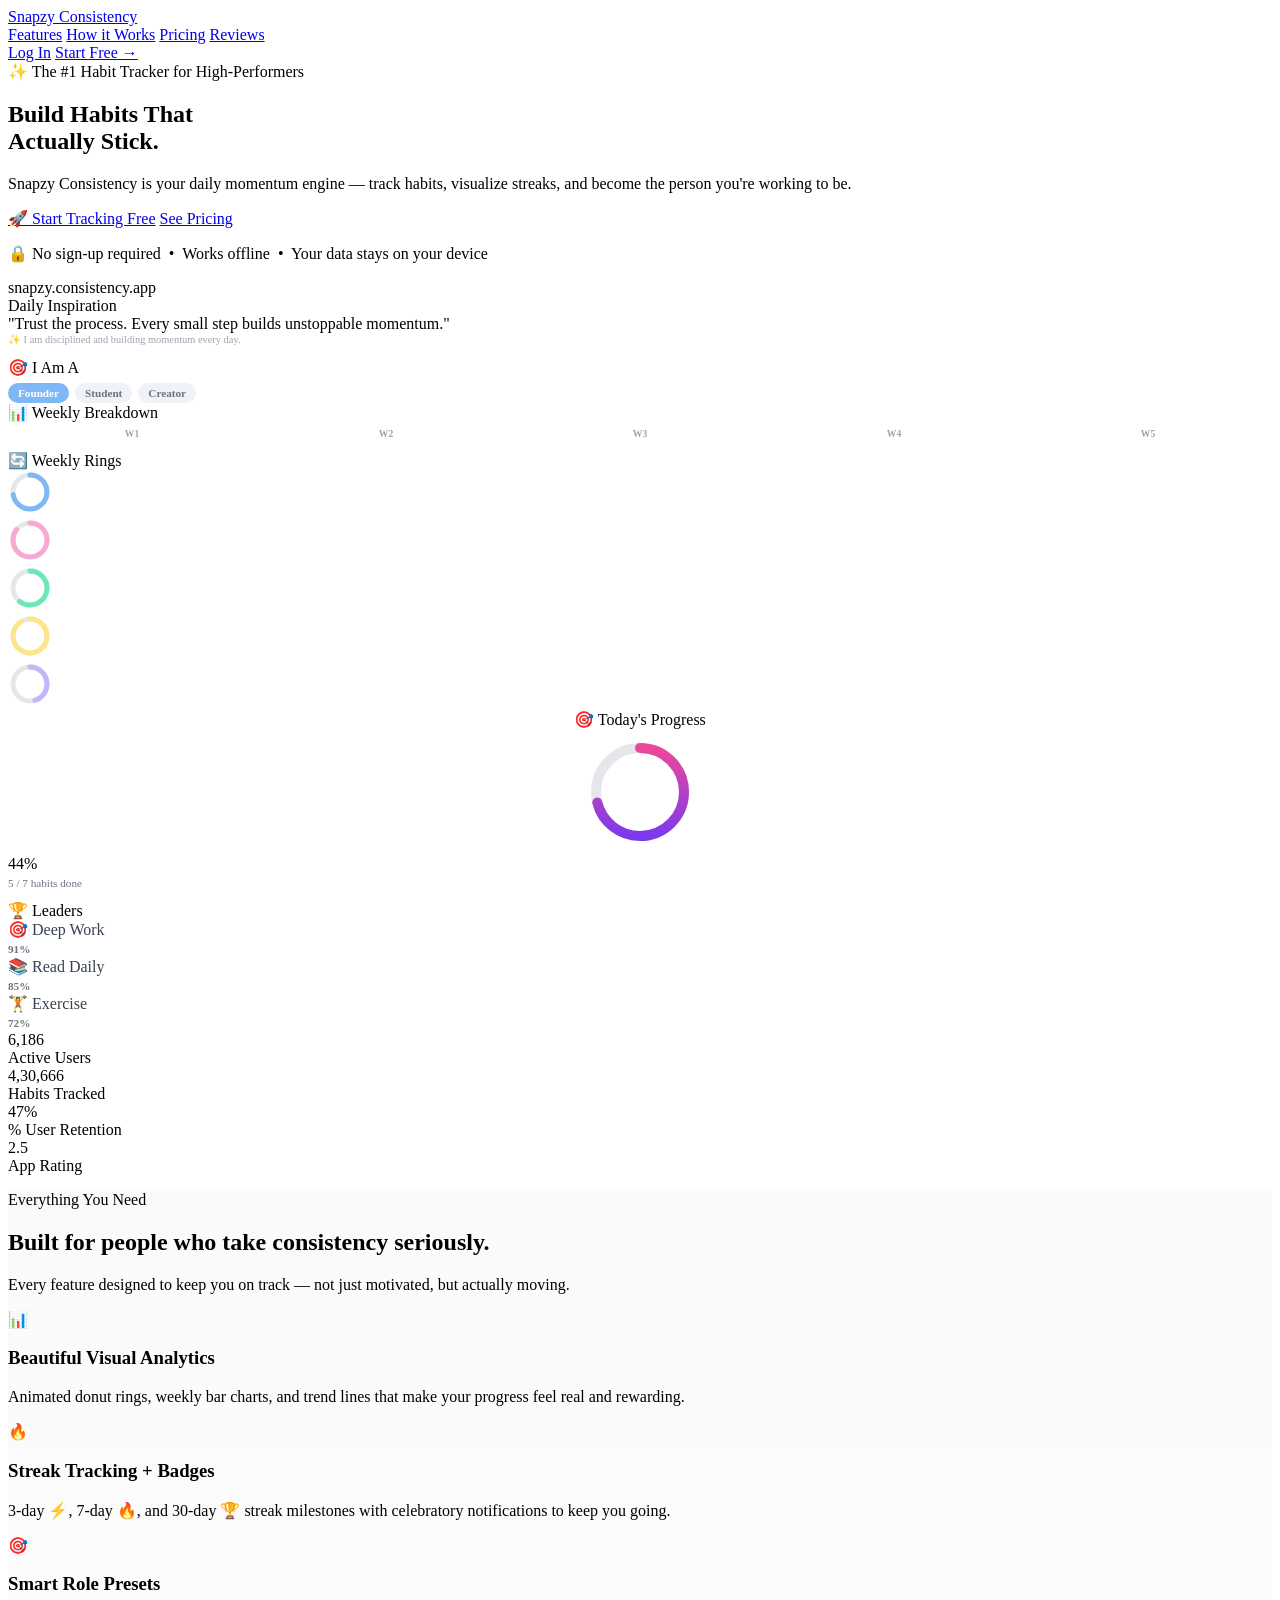
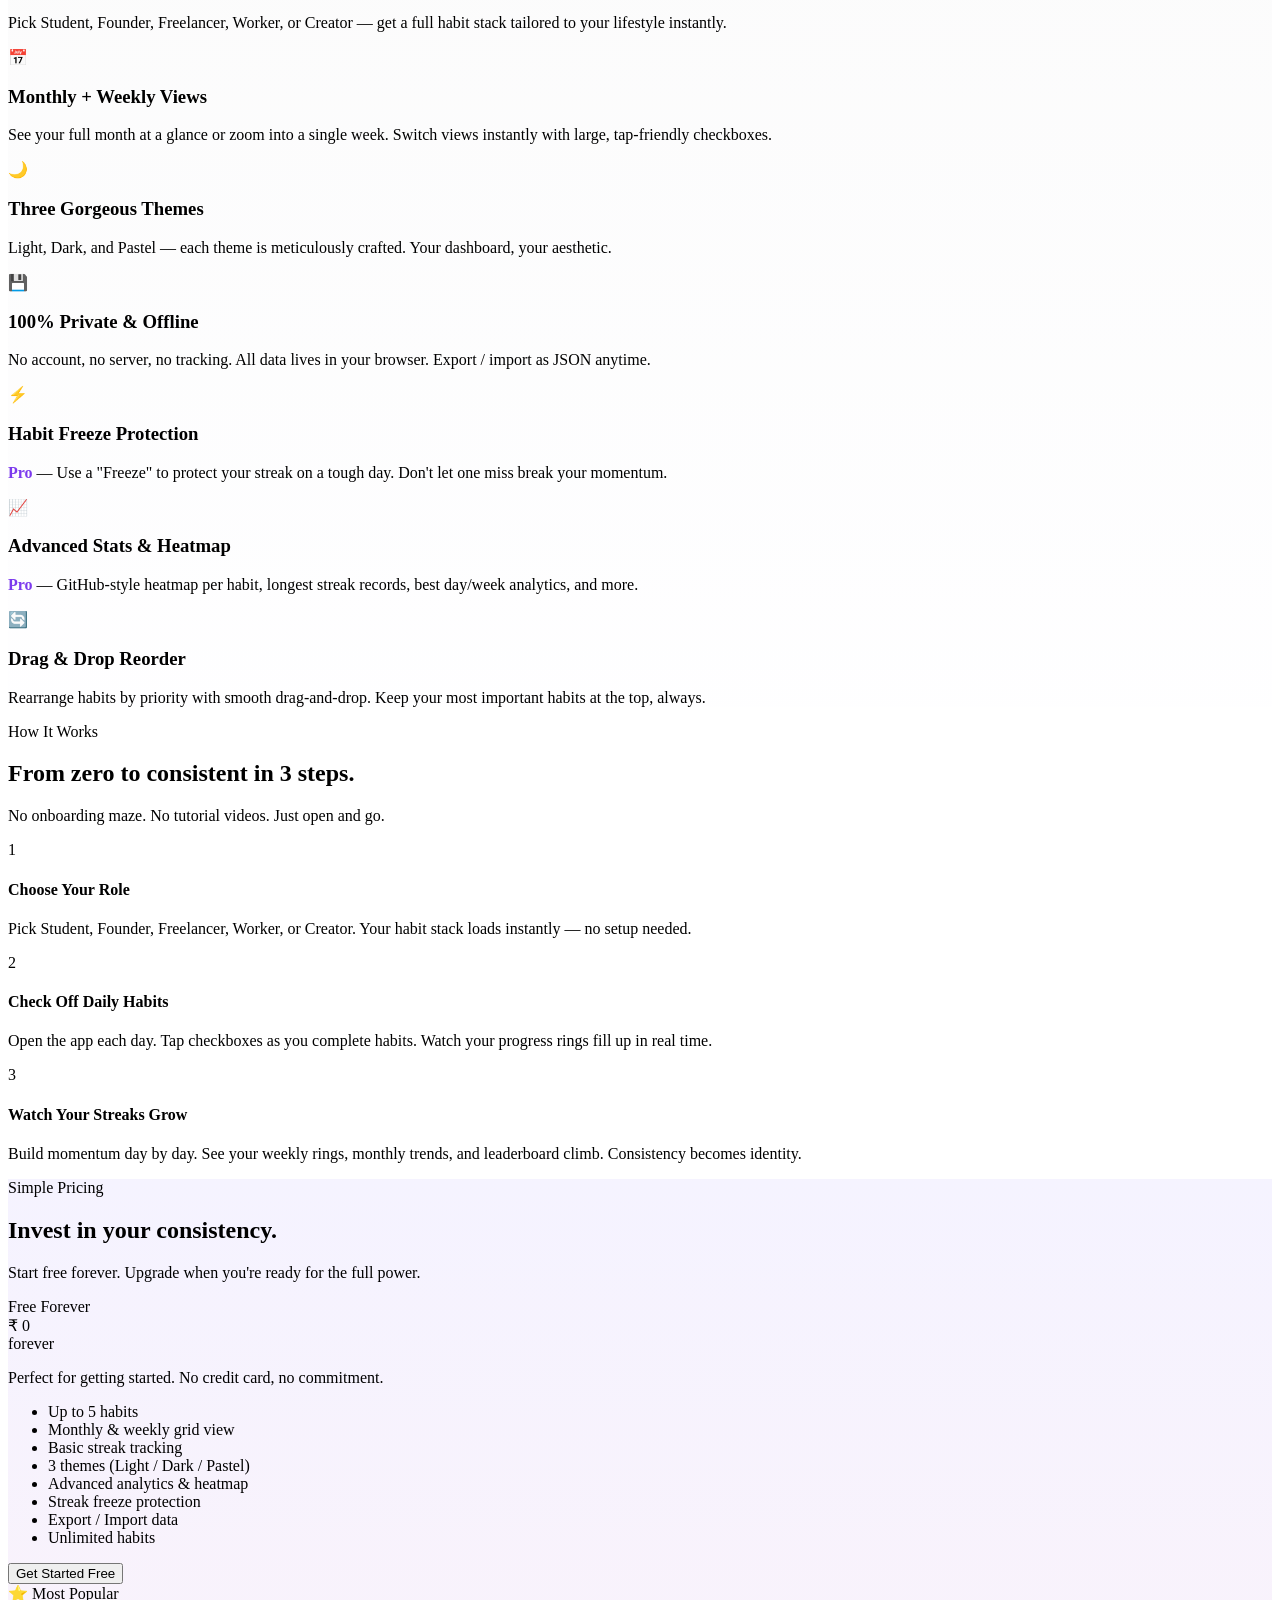
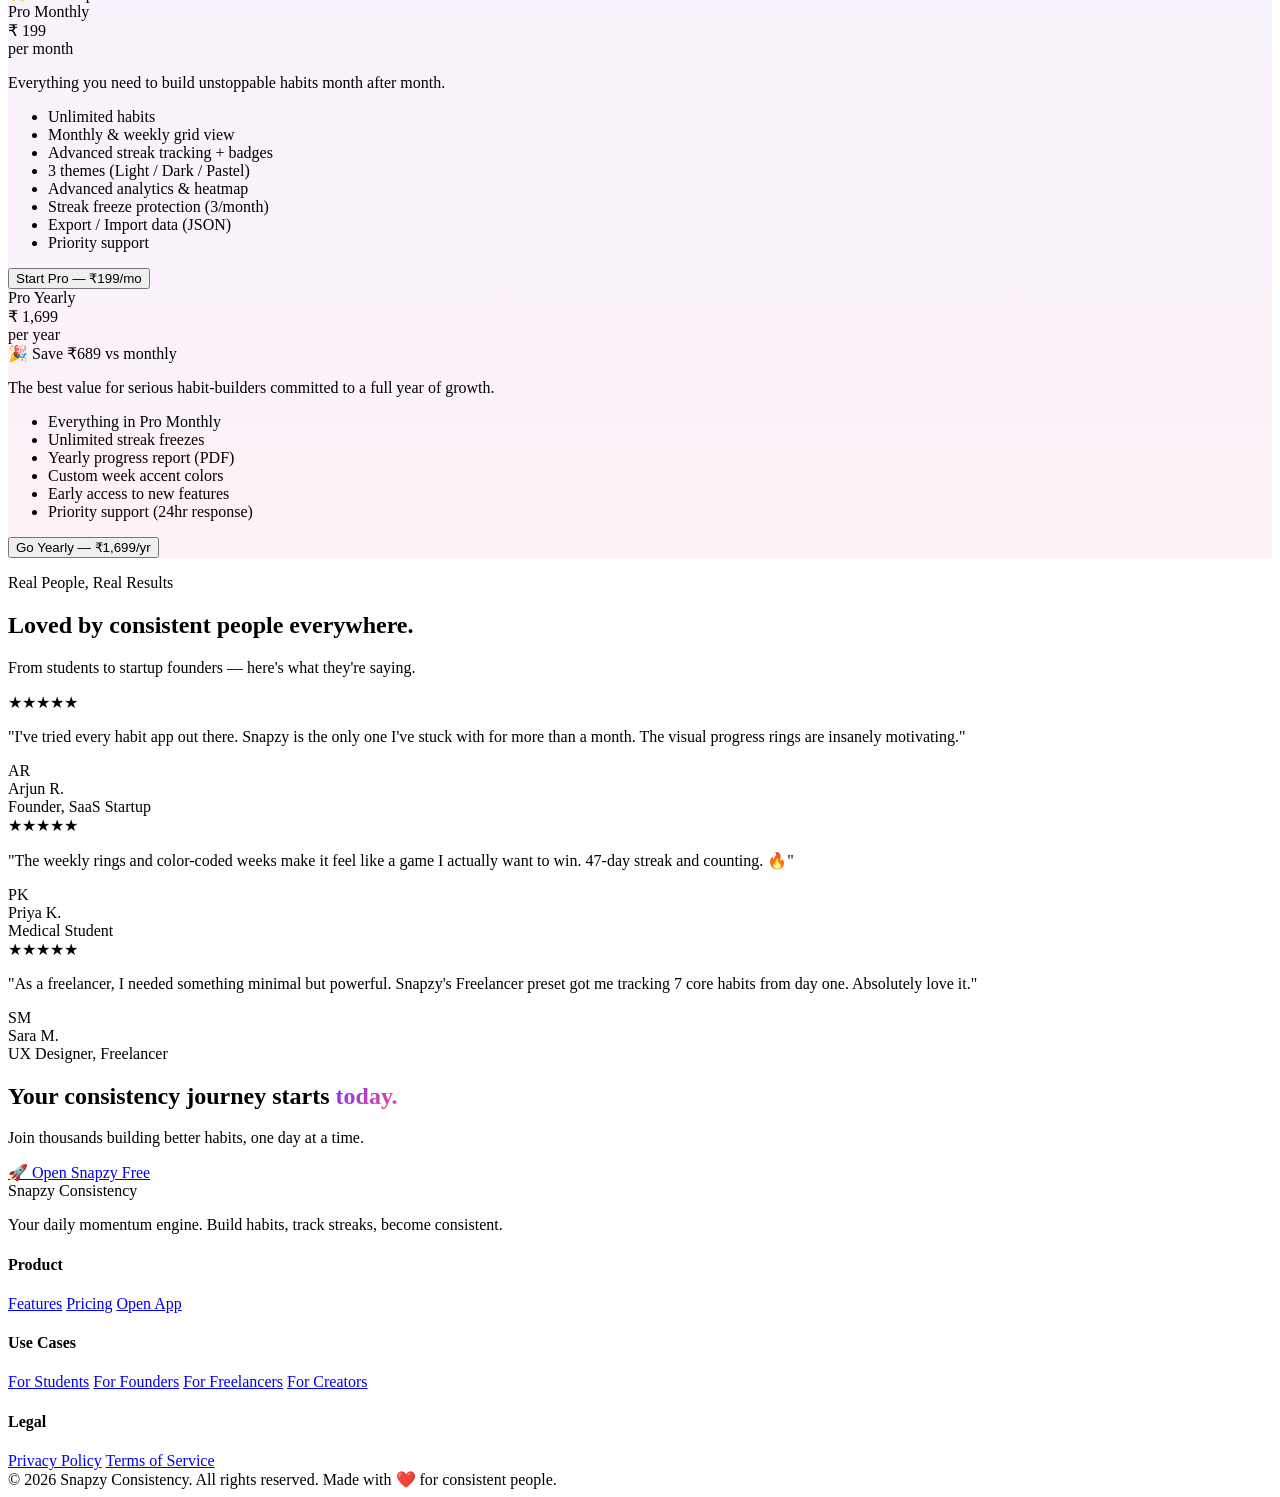
==== index.html @ d1e6fa15 "Add files via upload" ====
<!DOCTYPE html>
<html lang="en">
<head>
<meta charset="UTF-8"/>
<meta name="viewport" content="width=device-width,initial-scale=1.0"/>
<meta name="description" content="Snapzy Consistency — Premium habit tracker for students, founders, and creators. Build streaks, track goals, stay consistent every day."/>
<title>Snapzy Consistency — Build Habits That Stick</title>
<link rel="preconnect" href="https://fonts.googleapis.com"/>
<link rel="preconnect" href="https://fonts.gstatic.com" crossorigin/>
<link href="https://fonts.googleapis.com/css2?family=Playfair+Display:ital,wght@0,600;0,700;1,600&family=Inter:wght@300;400;500;600;700;800&display=swap" rel="stylesheet"/>
<link rel="stylesheet" href="css/landing.css"/>
</head>
<body>

<!-- NAVBAR -->
<nav class="nav">
  <a class="nav-logo" href="index.html">Snapzy Consistency</a>
  <div class="nav-links">
    <a class="nav-link" href="#features">Features</a>
    <a class="nav-link" href="#how">How it Works</a>
    <a class="nav-link" href="#pricing">Pricing</a>
    <a class="nav-link" href="#testimonials">Reviews</a>
  </div>
  <div class="nav-cta-group">
    <a href="app.html" class="nav-btn-ghost">Log In</a>
    <a href="app.html" class="nav-btn-solid">Start Free →</a>
  </div>
</nav>

<!-- HERO -->
<section class="hero">
  <div class="hero-glow"></div>
  <div class="hero-badge">✨ The #1 Habit Tracker for High-Performers</div>
  <h1>Build Habits That<br/><span>Actually Stick.</span></h1>
  <p class="hero-sub">Snapzy Consistency is your daily momentum engine — track habits, visualize streaks, and become the person you're working to be.</p>
  <div class="hero-actions">
    <a href="app.html" class="btn-hero-primary">🚀 Start Tracking Free</a>
    <a href="#pricing" class="btn-hero-ghost">See Pricing</a>
  </div>
  <p class="hero-trust">🔒 No sign-up required &nbsp;•&nbsp; Works offline &nbsp;•&nbsp; Your data stays on your device</p>
</section>

<!-- APP MOCKUP -->
<div class="preview-wrap">
  <div class="preview-inner">
    <div class="preview-bar">
      <div class="preview-dot" style="background:#FF5F57"></div>
      <div class="preview-dot" style="background:#FEBC2E"></div>
      <div class="preview-dot" style="background:#28C840"></div>
      <div class="preview-url">snapzy.consistency.app</div>
    </div>
    <div class="app-mockup">
      <!-- Left -->
      <div style="display:flex;flex-direction:column;gap:12px;">
        <div class="mock-card">
          <div class="mock-label">Daily Inspiration</div>
          <div class="mock-quote">"Trust the process. Every small step builds unstoppable momentum."</div>
          <div style="font-size:0.65rem;color:#9CA3AF;">✨ I am disciplined and building momentum every day.</div>
        </div>
        <div class="mock-card">
          <div class="mock-label">🎯 I Am A</div>
          <div style="display:flex;flex-wrap:wrap;gap:6px;margin-top:6px;">
            <span style="padding:4px 10px;border-radius:99px;background:#7EB8F7;color:#fff;font-size:0.7rem;font-weight:700;">Founder</span>
            <span style="padding:4px 10px;border-radius:99px;background:#F0F2F8;color:#6B7280;font-size:0.7rem;font-weight:600;">Student</span>
            <span style="padding:4px 10px;border-radius:99px;background:#F0F2F8;color:#6B7280;font-size:0.7rem;font-weight:600;">Creator</span>
          </div>
        </div>
      </div>
      <!-- Center -->
      <div style="display:flex;flex-direction:column;gap:12px;">
        <div class="mock-card">
          <div class="mock-label">📊 Weekly Breakdown</div>
          <div class="mock-bars" id="mockBars">
            <div class="mock-bar" style="background:#7EB8F7;height:0%" data-h="72%"></div>
            <div class="mock-bar" style="background:#F9A8D4;height:0%" data-h="85%"></div>
            <div class="mock-bar" style="background:#6EE7B7;height:0%" data-h="60%"></div>
            <div class="mock-bar" style="background:#FDE68A;height:0%" data-h="91%"></div>
            <div class="mock-bar" style="background:#C4B5FD;height:0%" data-h="45%"></div>
          </div>
          <div style="display:flex;gap:6px;justify-content:space-around;margin-top:6px;">
            <span style="font-size:0.6rem;color:#9CA3AF;font-weight:700;">W1</span>
            <span style="font-size:0.6rem;color:#9CA3AF;font-weight:700;">W2</span>
            <span style="font-size:0.6rem;color:#9CA3AF;font-weight:700;">W3</span>
            <span style="font-size:0.6rem;color:#9CA3AF;font-weight:700;">W4</span>
            <span style="font-size:0.6rem;color:#9CA3AF;font-weight:700;">W5</span>
          </div>
        </div>
        <div class="mock-card">
          <div class="mock-label">🔄 Weekly Rings</div>
          <div class="mock-rings">
            <div class="mock-ring-item">
              <svg width="44" height="44" viewBox="0 0 44 44" style="transform:rotate(-90deg)">
                <circle cx="22" cy="22" r="17" fill="none" stroke="#E5E7EB" stroke-width="5"/>
                <circle cx="22" cy="22" r="17" fill="none" stroke="#7EB8F7" stroke-width="5"
                  stroke-dasharray="106.8" stroke-dashoffset="106.8" stroke-linecap="round"
                  class="mock-ring-anim" data-offset="29.9" style="transition:stroke-dashoffset 1.4s cubic-bezier(0.34,1.1,0.64,1) 0s"/>
              </svg>
            </div>
            <div class="mock-ring-item">
              <svg width="44" height="44" viewBox="0 0 44 44" style="transform:rotate(-90deg)">
                <circle cx="22" cy="22" r="17" fill="none" stroke="#E5E7EB" stroke-width="5"/>
                <circle cx="22" cy="22" r="17" fill="none" stroke="#F9A8D4" stroke-width="5"
                  stroke-dasharray="106.8" stroke-dashoffset="106.8" stroke-linecap="round"
                  class="mock-ring-anim" data-offset="16.0" style="transition:stroke-dashoffset 1.4s cubic-bezier(0.34,1.1,0.64,1) 0.15s"/>
              </svg>
            </div>
            <div class="mock-ring-item">
              <svg width="44" height="44" viewBox="0 0 44 44" style="transform:rotate(-90deg)">
                <circle cx="22" cy="22" r="17" fill="none" stroke="#E5E7EB" stroke-width="5"/>
                <circle cx="22" cy="22" r="17" fill="none" stroke="#6EE7B7" stroke-width="5"
                  stroke-dasharray="106.8" stroke-dashoffset="106.8" stroke-linecap="round"
                  class="mock-ring-anim" data-offset="42.7" style="transition:stroke-dashoffset 1.4s cubic-bezier(0.34,1.1,0.64,1) 0.3s"/>
              </svg>
            </div>
            <div class="mock-ring-item">
              <svg width="44" height="44" viewBox="0 0 44 44" style="transform:rotate(-90deg)">
                <circle cx="22" cy="22" r="17" fill="none" stroke="#E5E7EB" stroke-width="5"/>
                <circle cx="22" cy="22" r="17" fill="none" stroke="#FDE68A" stroke-width="5"
                  stroke-dasharray="106.8" stroke-dashoffset="106.8" stroke-linecap="round"
                  class="mock-ring-anim" data-offset="9.6" style="transition:stroke-dashoffset 1.4s cubic-bezier(0.34,1.1,0.64,1) 0.45s"/>
              </svg>
            </div>
            <div class="mock-ring-item">
              <svg width="44" height="44" viewBox="0 0 44 44" style="transform:rotate(-90deg)">
                <circle cx="22" cy="22" r="17" fill="none" stroke="#E5E7EB" stroke-width="5"/>
                <circle cx="22" cy="22" r="17" fill="none" stroke="#C4B5FD" stroke-width="5"
                  stroke-dasharray="106.8" stroke-dashoffset="106.8" stroke-linecap="round"
                  class="mock-ring-anim" data-offset="58.7" style="transition:stroke-dashoffset 1.4s cubic-bezier(0.34,1.1,0.64,1) 0.6s"/>
              </svg>
            </div>
          </div>
        </div>
      </div>
      <!-- Right -->
      <div style="display:flex;flex-direction:column;gap:12px;">
        <div class="mock-card mock-big-ring">
          <div class="mock-label" style="text-align:center;">🎯 Today's Progress</div>
          <svg width="110" height="110" viewBox="0 0 110 110" style="transform:rotate(-90deg);display:block;margin:8px auto;">
            <circle cx="55" cy="55" r="44" fill="none" stroke="#E5E7EB" stroke-width="10"/>
            <circle cx="55" cy="55" r="44" fill="none" stroke="url(#pg)" stroke-width="10"
              stroke-dasharray="276.5" stroke-dashoffset="276.5"
              stroke-linecap="round" id="bigRingMock"/>
            <defs><linearGradient id="pg" x1="0" y1="0" x2="1" y2="0">
              <stop offset="0%" stop-color="#7C3AED"/><stop offset="100%" stop-color="#EC4899"/>
            </linearGradient></defs>
          </svg>
          <div class="mock-big-pct" id="bigPctMock">0%</div>
          <div style="font-size:0.7rem;color:#6B7280;margin-top:4px;">5 / 7 habits done</div>
        </div>
        <div class="mock-card">
          <div class="mock-label">🏆 Leaders</div>
          <div class="mock-lb-row">
            <span>🎯</span>
            <span style="flex:1;font-weight:500;color:#374151;">Deep Work</span>
            <div style="width:50px;"><div class="mock-lb-bar" style="width:91%;"></div></div>
            <span style="font-size:0.7rem;font-weight:700;color:#6B7280;width:28px;text-align:right;">91%</span>
          </div>
          <div class="mock-lb-row">
            <span>📚</span>
            <span style="flex:1;font-weight:500;color:#374151;">Read Daily</span>
            <div style="width:50px;"><div class="mock-lb-bar" style="width:85%;"></div></div>
            <span style="font-size:0.7rem;font-weight:700;color:#6B7280;width:28px;text-align:right;">85%</span>
          </div>
          <div class="mock-lb-row">
            <span>🏋️</span>
            <span style="flex:1;font-weight:500;color:#374151;">Exercise</span>
            <div style="width:50px;"><div class="mock-lb-bar" style="width:72%;"></div></div>
            <span style="font-size:0.7rem;font-weight:700;color:#6B7280;width:28px;text-align:right;">72%</span>
          </div>
        </div>
      </div>
    </div>
  </div>
</div>

<!-- STATS TICKER -->
<div class="stats-ticker">
  <div class="ticker-item"><div class="ticker-val" data-count="12000">0</div><div class="ticker-label">Active Users</div></div>
  <div class="ticker-item"><div class="ticker-val" data-count="850000">0</div><div class="ticker-label">Habits Tracked</div></div>
  <div class="ticker-item"><div class="ticker-val" data-count="94">0</div><div class="ticker-label">% User Retention</div></div>
  <div class="ticker-item"><div class="ticker-val" data-count="4.9">0</div><div class="ticker-label">App Rating</div></div>
</div>

<!-- FEATURES -->
<section class="section" id="features" style="background:linear-gradient(180deg,#FAFAFA,#F5F3FF10);">
  <p class="section-label">Everything You Need</p>
  <h2 class="section-title">Built for people who take consistency seriously.</h2>
  <p class="section-sub">Every feature designed to keep you on track — not just motivated, but actually moving.</p>
  <div class="features-grid">
    <div class="feature-card fade-up">
      <span class="feature-icon">📊</span>
      <h3 class="feature-title">Beautiful Visual Analytics</h3>
      <p class="feature-desc">Animated donut rings, weekly bar charts, and trend lines that make your progress feel real and rewarding.</p>
    </div>
    <div class="feature-card fade-up fade-up-2">
      <span class="feature-icon">🔥</span>
      <h3 class="feature-title">Streak Tracking + Badges</h3>
      <p class="feature-desc">3-day ⚡, 7-day 🔥, and 30-day 🏆 streak milestones with celebratory notifications to keep you going.</p>
    </div>
    <div class="feature-card fade-up fade-up-3">
      <span class="feature-icon">🎯</span>
      <h3 class="feature-title">Smart Role Presets</h3>
      <p class="feature-desc">Pick Student, Founder, Freelancer, Worker, or Creator — get a full habit stack tailored to your lifestyle instantly.</p>
    </div>
    <div class="feature-card fade-up">
      <span class="feature-icon">📅</span>
      <h3 class="feature-title">Monthly + Weekly Views</h3>
      <p class="feature-desc">See your full month at a glance or zoom into a single week. Switch views instantly with large, tap-friendly checkboxes.</p>
    </div>
    <div class="feature-card fade-up fade-up-2">
      <span class="feature-icon">🌙</span>
      <h3 class="feature-title">Three Gorgeous Themes</h3>
      <p class="feature-desc">Light, Dark, and Pastel — each theme is meticulously crafted. Your dashboard, your aesthetic.</p>
    </div>
    <div class="feature-card fade-up fade-up-3">
      <span class="feature-icon">💾</span>
      <h3 class="feature-title">100% Private & Offline</h3>
      <p class="feature-desc">No account, no server, no tracking. All data lives in your browser. Export / import as JSON anytime.</p>
    </div>
    <div class="feature-card fade-up">
      <span class="feature-icon">⚡</span>
      <h3 class="feature-title">Habit Freeze Protection</h3>
      <p class="feature-desc"><strong style="color:#7C3AED">Pro</strong> — Use a "Freeze" to protect your streak on a tough day. Don't let one miss break your momentum.</p>
    </div>
    <div class="feature-card fade-up fade-up-2">
      <span class="feature-icon">📈</span>
      <h3 class="feature-title">Advanced Stats & Heatmap</h3>
      <p class="feature-desc"><strong style="color:#7C3AED">Pro</strong> — GitHub-style heatmap per habit, longest streak records, best day/week analytics, and more.</p>
    </div>
    <div class="feature-card fade-up fade-up-3">
      <span class="feature-icon">🔄</span>
      <h3 class="feature-title">Drag & Drop Reorder</h3>
      <p class="feature-desc">Rearrange habits by priority with smooth drag-and-drop. Keep your most important habits at the top, always.</p>
    </div>
  </div>
</section>

<!-- HOW IT WORKS -->
<section class="section" id="how" style="background:#fff;">
  <p class="section-label">How It Works</p>
  <h2 class="section-title">From zero to consistent in 3 steps.</h2>
  <p class="section-sub">No onboarding maze. No tutorial videos. Just open and go.</p>
  <div class="steps">
    <div class="step fade-up">
      <div class="step-num">1</div>
      <h4 class="step-title">Choose Your Role</h4>
      <p class="step-desc">Pick Student, Founder, Freelancer, Worker, or Creator. Your habit stack loads instantly — no setup needed.</p>
    </div>
    <div class="step fade-up fade-up-2">
      <div class="step-num">2</div>
      <h4 class="step-title">Check Off Daily Habits</h4>
      <p class="step-desc">Open the app each day. Tap checkboxes as you complete habits. Watch your progress rings fill up in real time.</p>
    </div>
    <div class="step fade-up fade-up-3">
      <div class="step-num">3</div>
      <h4 class="step-title">Watch Your Streaks Grow</h4>
      <p class="step-desc">Build momentum day by day. See your weekly rings, monthly trends, and leaderboard climb. Consistency becomes identity.</p>
    </div>
  </div>
</section>

<!-- PRICING -->
<section class="section" id="pricing" style="background:linear-gradient(180deg,#F5F3FF,#FDF2F8);">
  <p class="section-label">Simple Pricing</p>
  <h2 class="section-title">Invest in your consistency.</h2>
  <p class="section-sub">Start free forever. Upgrade when you're ready for the full power.</p>
  <div class="pricing-grid">

    <!-- Free -->
    <div class="pricing-card">
      <div class="pricing-plan">Free Forever</div>
      <div class="pricing-price">
        <span class="pricing-currency">₹</span>
        <span class="pricing-amount">0</span>
      </div>
      <div class="pricing-period">forever</div>
      <p class="pricing-desc">Perfect for getting started. No credit card, no commitment.</p>
      <ul class="pricing-features">
        <li>Up to 5 habits</li>
        <li>Monthly &amp; weekly grid view</li>
        <li>Basic streak tracking</li>
        <li>3 themes (Light / Dark / Pastel)</li>
        <li class="gray">Advanced analytics &amp; heatmap</li>
        <li class="gray">Streak freeze protection</li>
        <li class="gray">Export / Import data</li>
        <li class="gray">Unlimited habits</li>
      </ul>
      <a href="app.html"><button class="pricing-btn pricing-btn-outline">Get Started Free</button></a>
    </div>

    <!-- Pro Monthly -->
    <div class="pricing-card featured">
      <div class="pricing-badge">⭐ Most Popular</div>
      <div class="pricing-plan">Pro Monthly</div>
      <div class="pricing-price">
        <span class="pricing-currency">₹</span>
        <span class="pricing-amount">199</span>
      </div>
      <div class="pricing-period">per month</div>
      <p class="pricing-desc">Everything you need to build unstoppable habits month after month.</p>
      <ul class="pricing-features">
        <li>Unlimited habits</li>
        <li>Monthly &amp; weekly grid view</li>
        <li>Advanced streak tracking + badges</li>
        <li>3 themes (Light / Dark / Pastel)</li>
        <li>Advanced analytics &amp; heatmap</li>
        <li>Streak freeze protection (3/month)</li>
        <li>Export / Import data (JSON)</li>
        <li>Priority support</li>
      </ul>
      <a href="app.html"><button class="pricing-btn pricing-btn-solid">Start Pro — ₹199/mo</button></a>
    </div>

    <!-- Pro Yearly -->
    <div class="pricing-card">
      <div class="pricing-plan">Pro Yearly</div>
      <div class="pricing-price">
        <span class="pricing-currency">₹</span>
        <span class="pricing-amount">1,699</span>
      </div>
      <div class="pricing-period">per year</div>
      <div class="pricing-saving">🎉 Save ₹689 vs monthly</div>
      <p class="pricing-desc">The best value for serious habit-builders committed to a full year of growth.</p>
      <ul class="pricing-features">
        <li>Everything in Pro Monthly</li>
        <li>Unlimited streak freezes</li>
        <li>Yearly progress report (PDF)</li>
        <li>Custom week accent colors</li>
        <li>Early access to new features</li>
        <li>Priority support (24hr response)</li>
      </ul>
      <a href="app.html"><button class="pricing-btn pricing-btn-outline">Go Yearly — ₹1,699/yr</button></a>
    </div>

  </div>
</section>

<!-- TESTIMONIALS -->
<section class="section" id="testimonials" style="background:#fff;">
  <p class="section-label">Real People, Real Results</p>
  <h2 class="section-title">Loved by consistent people everywhere.</h2>
  <p class="section-sub">From students to startup founders — here's what they're saying.</p>
  <div class="testi-grid">
    <div class="testi-card fade-up">
      <div class="testi-stars">★★★★★</div>
      <p class="testi-text">"I've tried every habit app out there. Snapzy is the only one I've stuck with for more than a month. The visual progress rings are insanely motivating."</p>
      <div class="testi-author">
        <div class="testi-avatar">AR</div>
        <div><div class="testi-name">Arjun R.</div><div class="testi-role">Founder, SaaS Startup</div></div>
      </div>
    </div>
    <div class="testi-card fade-up fade-up-2">
      <div class="testi-stars">★★★★★</div>
      <p class="testi-text">"The weekly rings and color-coded weeks make it feel like a game I actually want to win. 47-day streak and counting. 🔥"</p>
      <div class="testi-author">
        <div class="testi-avatar">PK</div>
        <div><div class="testi-name">Priya K.</div><div class="testi-role">Medical Student</div></div>
      </div>
    </div>
    <div class="testi-card fade-up fade-up-3">
      <div class="testi-stars">★★★★★</div>
      <p class="testi-text">"As a freelancer, I needed something minimal but powerful. Snapzy's Freelancer preset got me tracking 7 core habits from day one. Absolutely love it."</p>
      <div class="testi-author">
        <div class="testi-avatar">SM</div>
        <div><div class="testi-name">Sara M.</div><div class="testi-role">UX Designer, Freelancer</div></div>
      </div>
    </div>
  </div>
</section>

<!-- CTA -->
<section class="cta-section">
  <h2>Your consistency journey starts <span style="background:linear-gradient(135deg,#7C3AED,#EC4899);-webkit-background-clip:text;-webkit-text-fill-color:transparent;background-clip:text;">today.</span></h2>
  <p>Join thousands building better habits, one day at a time.</p>
  <a href="app.html" class="btn-hero-primary">🚀 Open Snapzy Free</a>
</section>

<!-- FOOTER -->
<footer>
  <div class="footer-inner">
    <div class="footer-brand">
      <div class="logo">Snapzy Consistency</div>
      <p>Your daily momentum engine. Build habits, track streaks, become consistent.</p>
    </div>
    <div class="footer-col">
      <h4>Product</h4>
      <a href="#features">Features</a>
      <a href="#pricing">Pricing</a>
      <a href="app.html">Open App</a>
    </div>
    <div class="footer-col">
      <h4>Use Cases</h4>
      <a href="app.html">For Students</a>
      <a href="app.html">For Founders</a>
      <a href="app.html">For Freelancers</a>
      <a href="app.html">For Creators</a>
    </div>
    <div class="footer-col">
      <h4>Legal</h4>
      <a href="#">Privacy Policy</a>
      <a href="#">Terms of Service</a>
    </div>
  </div>
  <div class="footer-bottom">
    <span>© 2026 Snapzy Consistency. All rights reserved.</span>
    <span>Made with ❤️ for consistent people.</span>
  </div>
</footer>

<script>
// Scroll reveal
const observer = new IntersectionObserver(entries => {
  entries.forEach(e => { if(e.isIntersecting) e.target.classList.add('visible'); });
}, { threshold: 0.12 });
document.querySelectorAll('.fade-up').forEach(el => observer.observe(el));

// Animate mock bars on load
window.addEventListener('load', () => {
  setTimeout(() => {
    document.querySelectorAll('#mockBars .mock-bar').forEach((bar, i) => {
      setTimeout(() => { bar.style.height = bar.dataset.h; }, i * 120);
    });
    // Animate big ring
    const ring = document.getElementById('bigRingMock');
    const pctEl = document.getElementById('bigPctMock');
    if(ring) {
      setTimeout(() => {
        ring.style.transition = 'stroke-dashoffset 1.6s cubic-bezier(0.34,1.1,0.64,1)';
        ring.style.strokeDashoffset = 276.5 - (276.5 * 0.71);
        let count = 0;
        const interval = setInterval(() => {
          count++;
          if(pctEl) pctEl.textContent = count + '%';
          if(count >= 71) clearInterval(interval);
        }, 22);
      }, 400);
    }
    // Animate mock rings using data-offset
    document.querySelectorAll('.mock-ring-anim').forEach(el => {
      const target = el.dataset.offset || el.getAttribute('stroke-dashoffset');
      el.style.strokeDashoffset = '106.8';
      setTimeout(() => { el.style.strokeDashoffset = target; }, 350);
    });
  }, 400);
});

// Counter animation
function animateCounter(el, target, isDecimal) {
  let start = 0, duration = 1800;
  const step = target / (duration / 16);
  const timer = setInterval(() => {
    start += step;
    if(start >= target) { start = target; clearInterval(timer); }
    el.textContent = isDecimal ? start.toFixed(1) : Math.floor(start).toLocaleString('en-IN') + (el.dataset.count == 94 ? '%' : '');
  }, 16);
}
const counterObs = new IntersectionObserver(entries => {
  entries.forEach(e => {
    if(e.isIntersecting) {
      const val = parseFloat(e.target.dataset.count);
      animateCounter(e.target, val, val < 10);
      counterObs.unobserve(e.target);
    }
  });
}, { threshold: 0.5 });
document.querySelectorAll('[data-count]').forEach(el => counterObs.observe(el));
</script>
</body>
</html>
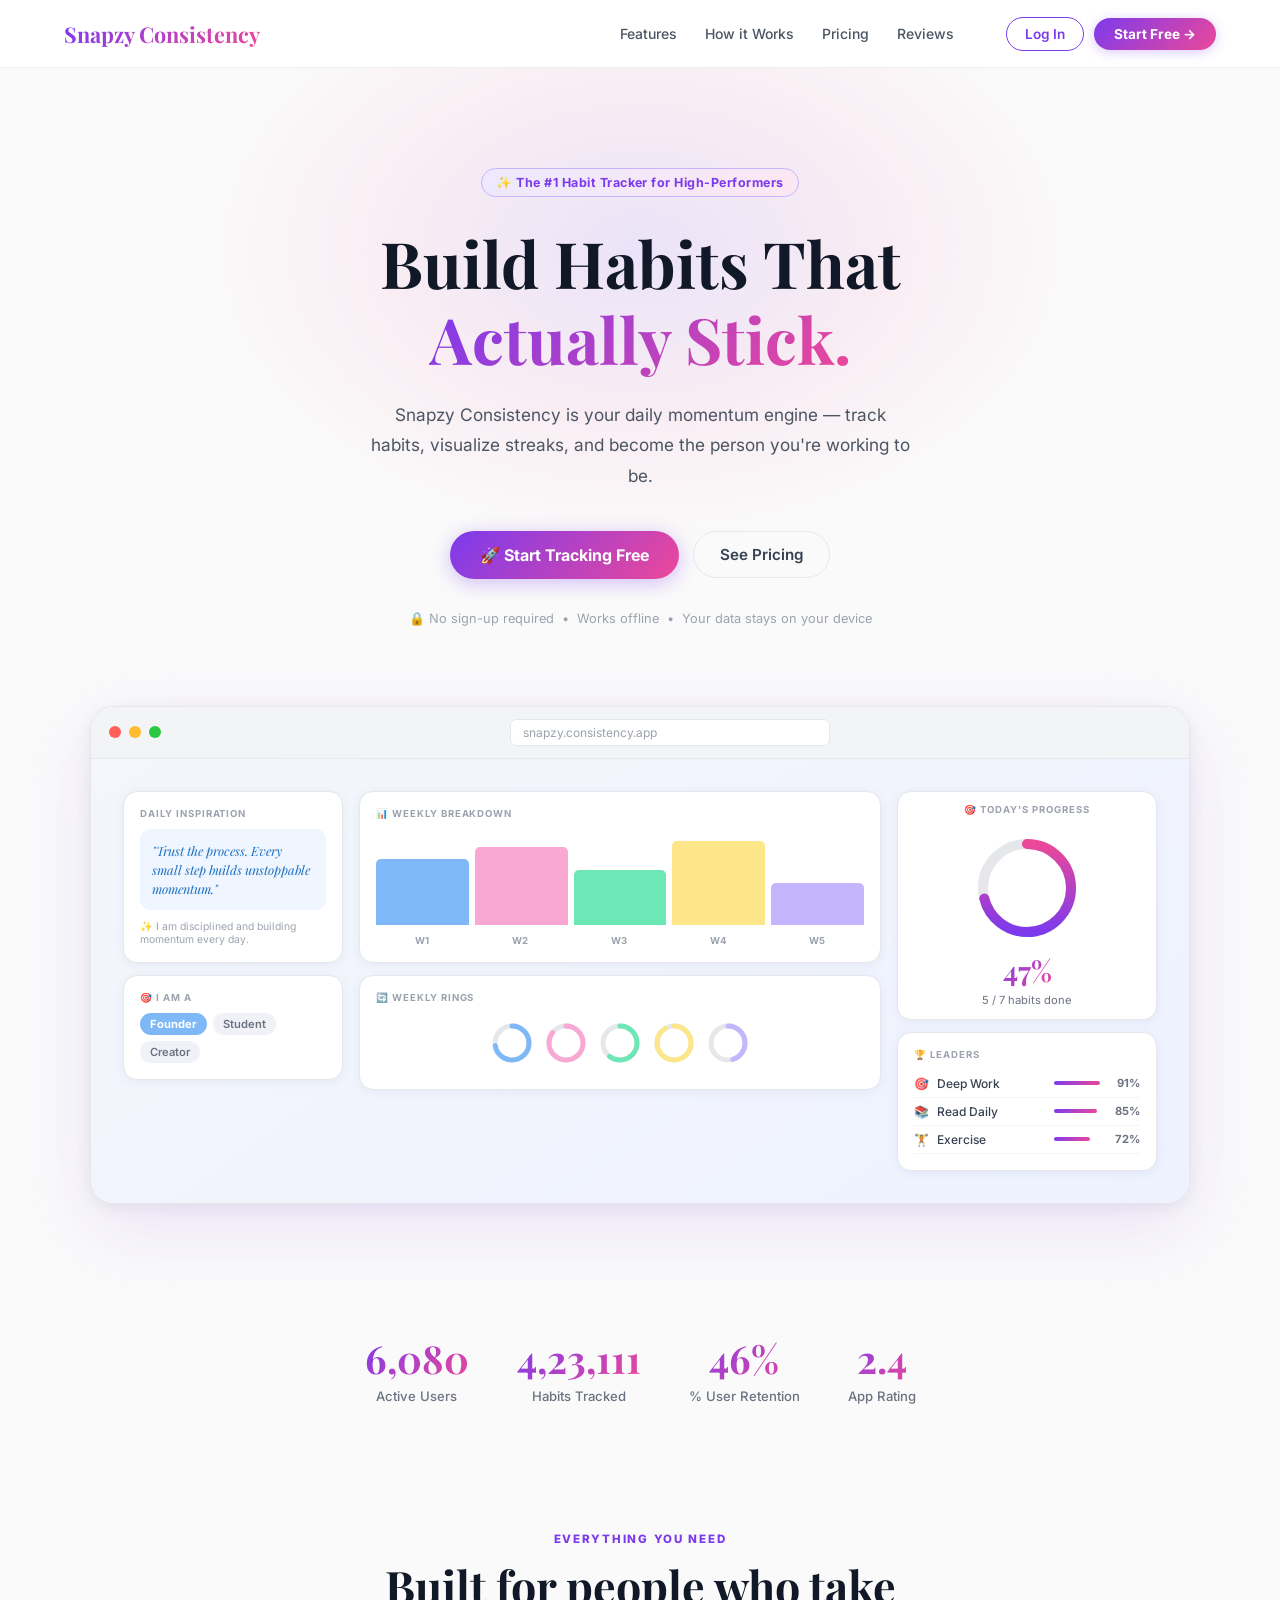
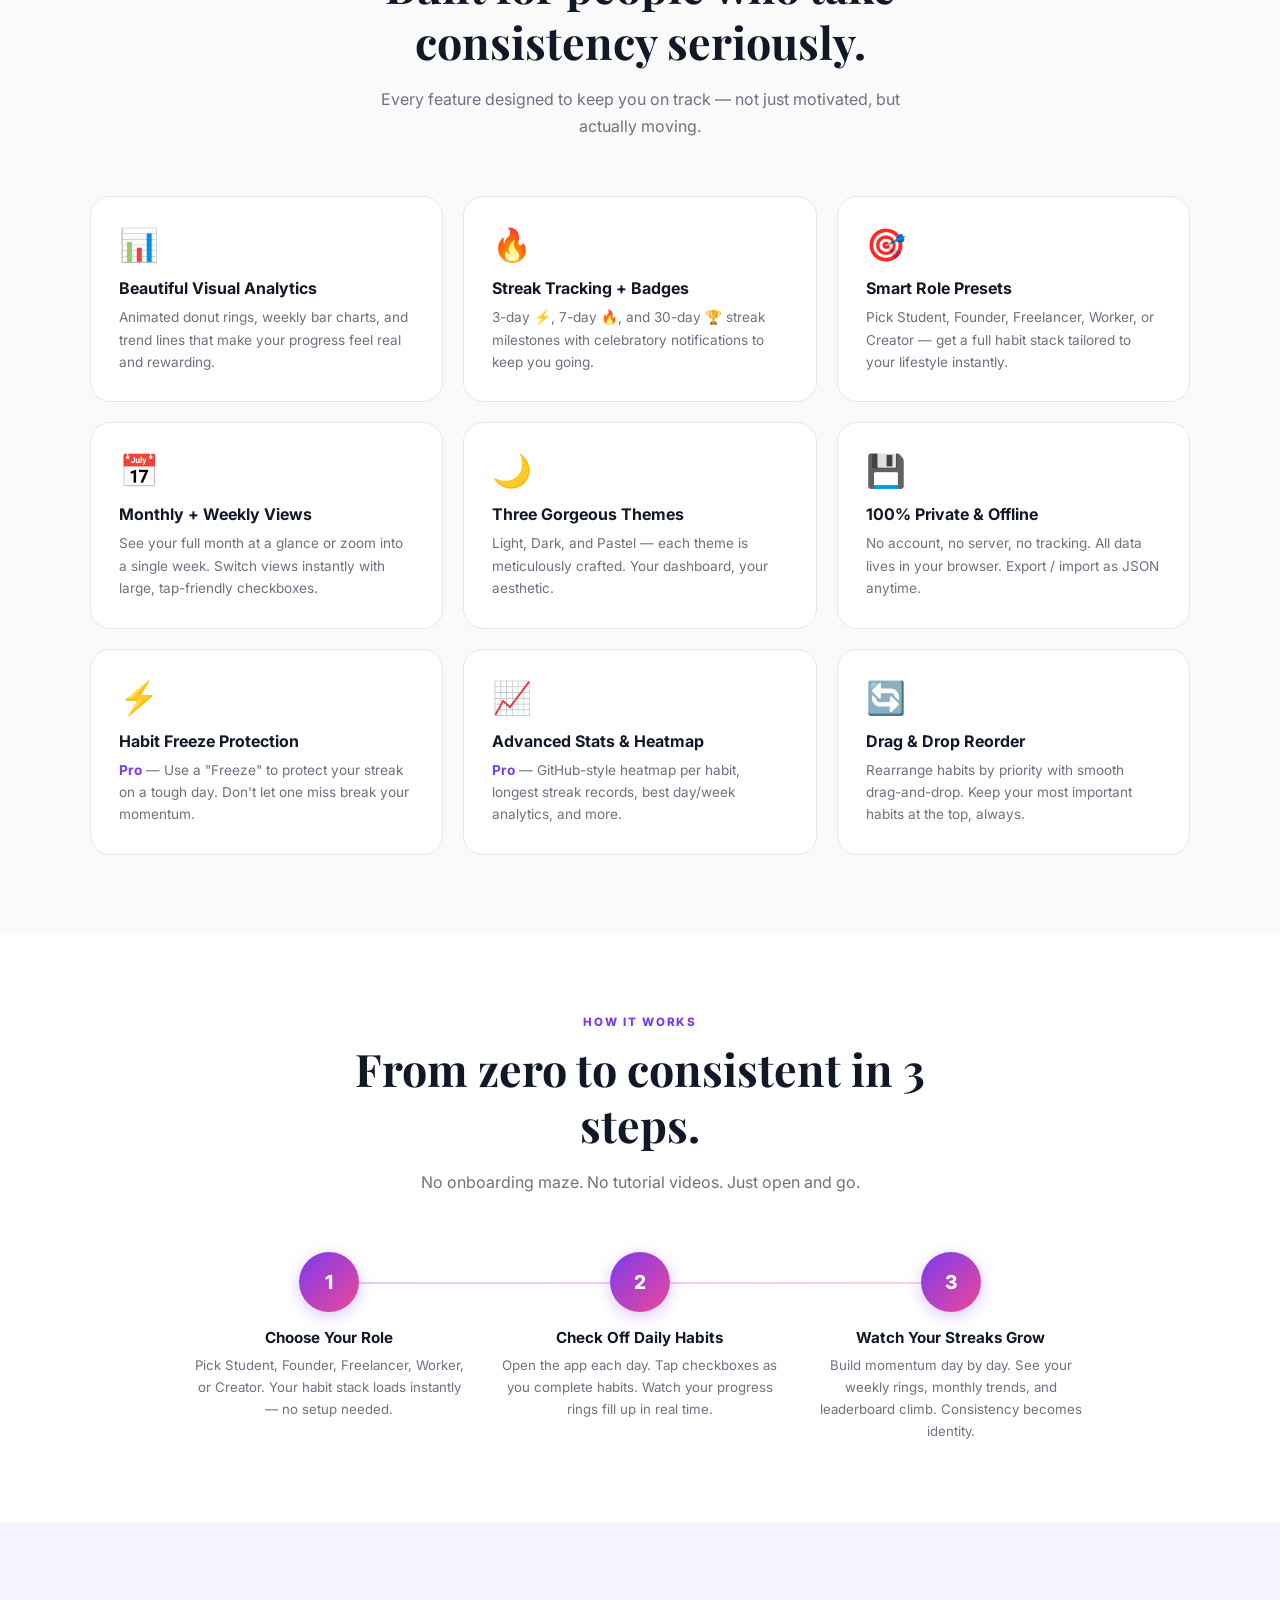
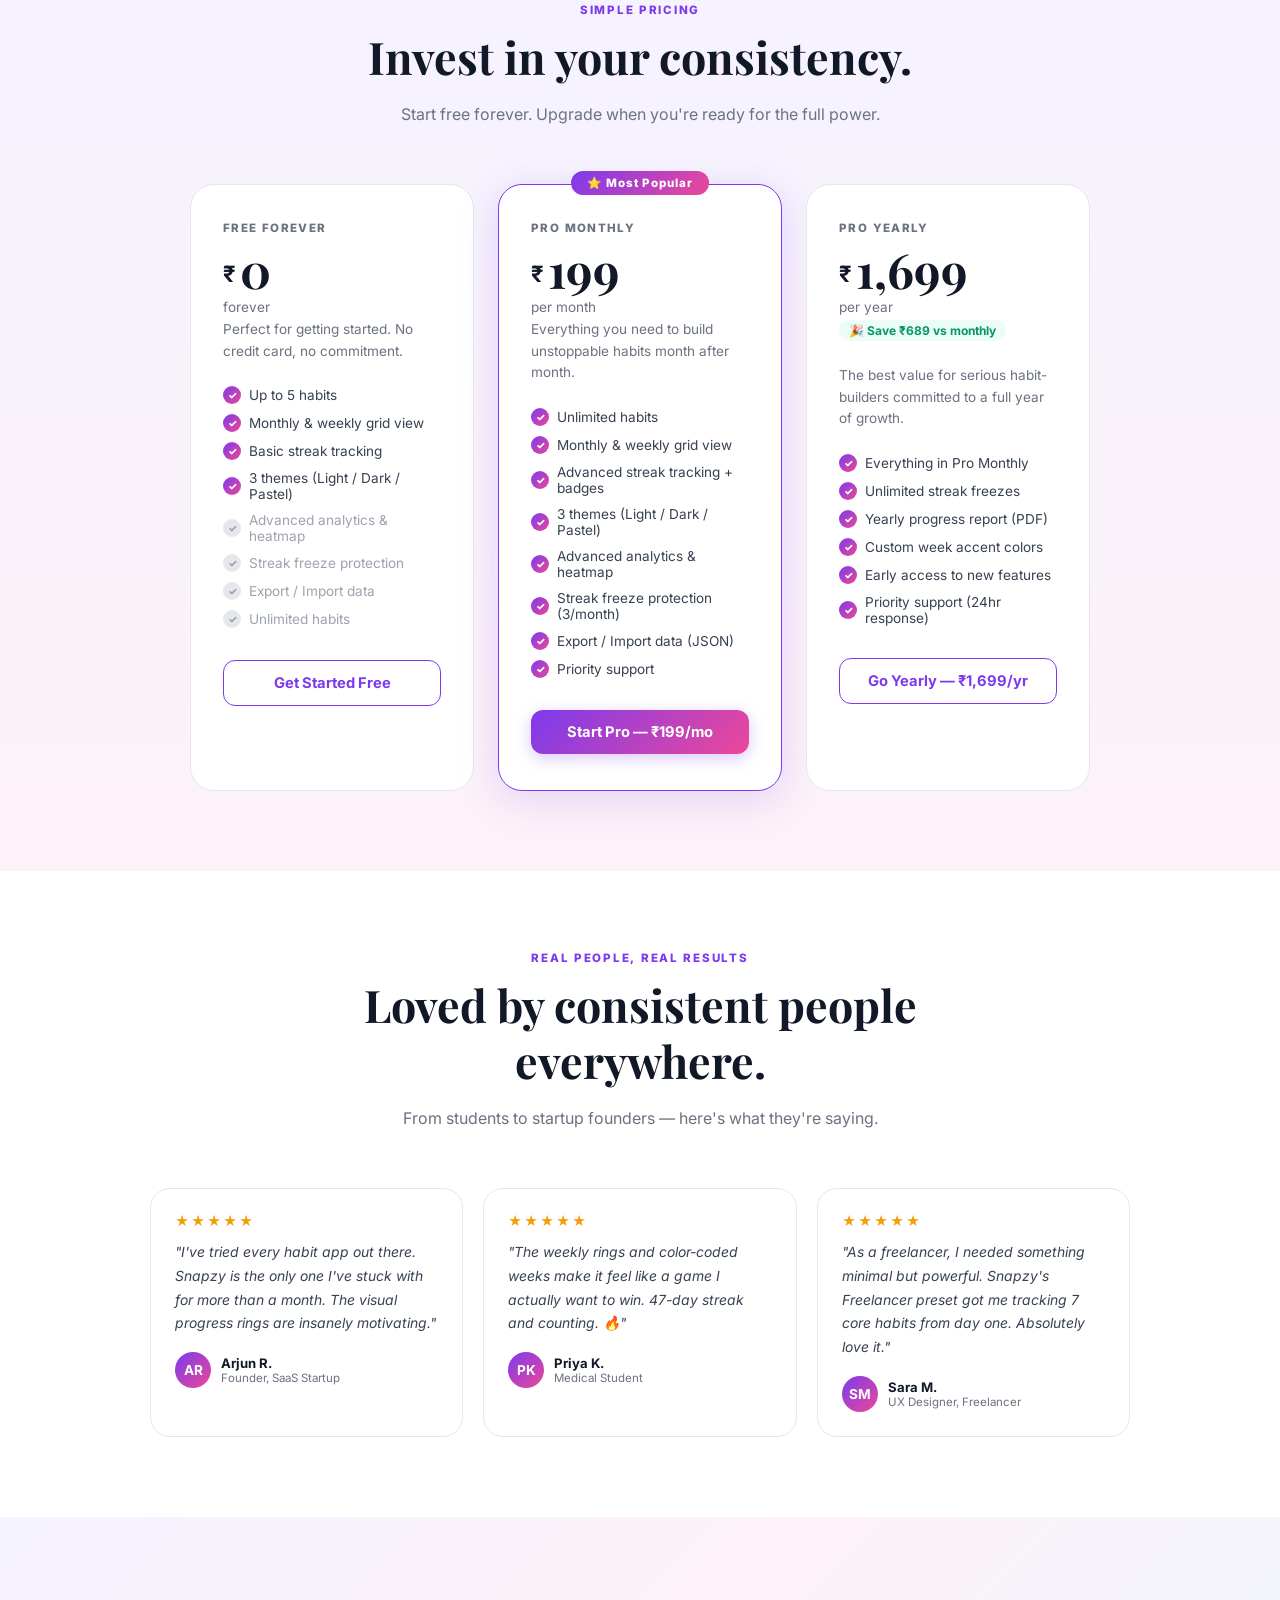
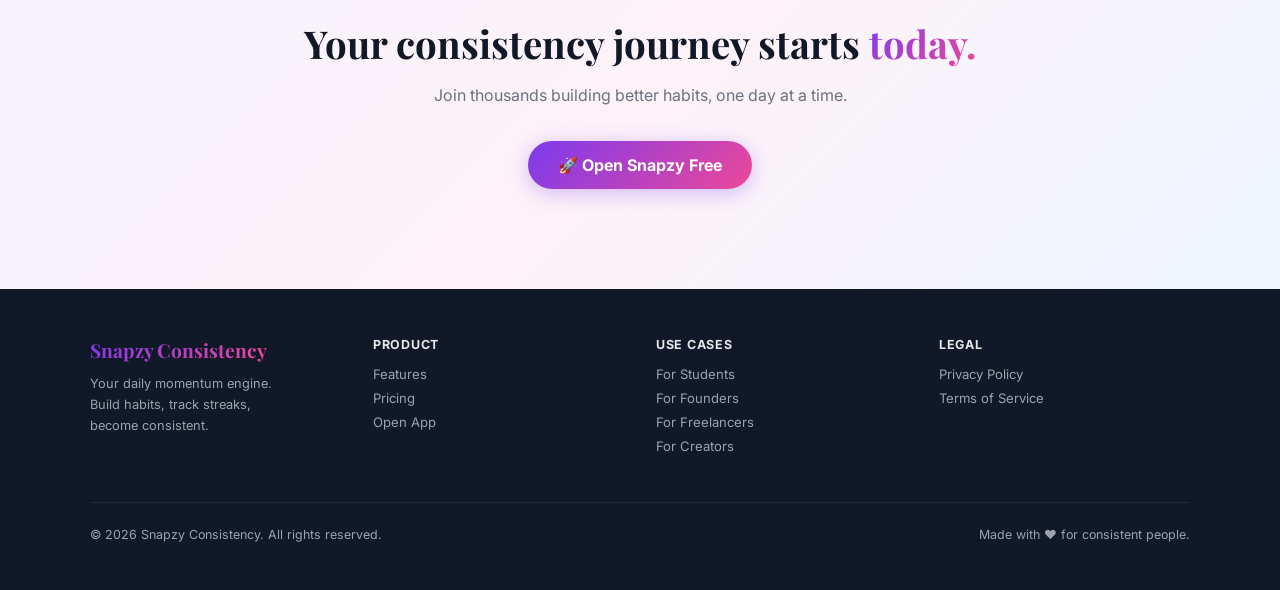
==== commit 1b224534: "Add files via upload" ====
--- a/index.html
+++ b/index.html
@@ -8,7 +8,7 @@
 <link rel="preconnect" href="https://fonts.googleapis.com"/>
 <link rel="preconnect" href="https://fonts.gstatic.com" crossorigin/>
 <link href="https://fonts.googleapis.com/css2?family=Playfair+Display:ital,wght@0,600;0,700;1,600&family=Inter:wght@300;400;500;600;700;800&display=swap" rel="stylesheet"/>
-<link rel="stylesheet" href="css/landing.css"/>
+<link rel="stylesheet" href="landing.css"/>
 </head>
 <body>
 
--- a/landing.css
+++ b/landing.css
@@ -0,0 +1,176 @@
+/* ── Landing Page Styles ── */
+@import url('https://fonts.googleapis.com/css2?family=Playfair+Display:ital,wght@0,600;0,700;1,600&family=Inter:wght@300;400;500;600;700;800&display=swap');
+
+*,*::before,*::after{box-sizing:border-box;margin:0;padding:0;}
+html{scroll-behavior:smooth;}
+body{font-family:'Inter',-apple-system,sans-serif;background:#FAFAFA;color:#111827;-webkit-font-smoothing:antialiased;}
+a{text-decoration:none;color:inherit;}
+button{cursor:pointer;border:none;background:none;font-family:'Inter',sans-serif;}
+
+:root{
+  --brand: #7C3AED;
+  --brand-light: #A78BFA;
+  --brand-pink: #EC4899;
+  --brand-teal: #06B6D4;
+  --brand-yellow: #F59E0B;
+  --g1: linear-gradient(135deg,#7C3AED,#EC4899);
+  --g2: linear-gradient(135deg,#06B6D4,#7C3AED);
+  --surface:#FFFFFF;
+  --border:#E5E7EB;
+  --text-muted:#6B7280;
+  --radius:16px;
+  --shadow: 0 4px 24px rgba(124,58,237,0.10);
+  --shadow-lg: 0 12px 48px rgba(124,58,237,0.18);
+}
+
+/* ── NAVBAR ── */
+.nav{position:sticky;top:0;z-index:100;background:rgba(255,255,255,0.88);backdrop-filter:blur(14px);border-bottom:1px solid rgba(229,231,235,0.6);padding:0 5%;display:flex;align-items:center;height:68px;gap:32px;}
+.nav-logo{font-family:'Playfair Display',serif;font-size:1.35rem;font-weight:700;background:var(--g1);-webkit-background-clip:text;-webkit-text-fill-color:transparent;background-clip:text;white-space:nowrap;}
+.nav-links{display:flex;gap:28px;margin-left:auto;}
+.nav-link{font-size:0.875rem;font-weight:500;color:#4B5563;transition:color .15s;}
+.nav-link:hover{color:var(--brand);}
+.nav-cta-group{display:flex;align-items:center;gap:10px;margin-left:20px;}
+.nav-btn-ghost{padding:8px 18px;border-radius:99px;font-size:0.85rem;font-weight:600;color:var(--brand);border:1.5px solid var(--brand);transition:all .15s;}
+.nav-btn-ghost:hover{background:var(--brand);color:#fff;}
+.nav-btn-solid{padding:8px 20px;border-radius:99px;font-size:0.85rem;font-weight:700;background:var(--g1);color:#fff;box-shadow:0 2px 12px rgba(124,58,237,0.28);transition:all .15s;}
+.nav-btn-solid:hover{transform:translateY(-1px);box-shadow:0 4px 20px rgba(124,58,237,0.38);}
+
+/* ── HERO ── */
+.hero{padding:100px 5% 80px;text-align:center;position:relative;overflow:hidden;}
+.hero-glow{position:absolute;top:-120px;left:50%;transform:translateX(-50%);width:900px;height:600px;background:radial-gradient(ellipse,rgba(124,58,237,0.12) 0%,rgba(236,72,153,0.07) 40%,transparent 70%);pointer-events:none;z-index:0;}
+.hero-badge{display:inline-flex;align-items:center;gap:7px;padding:6px 14px;border-radius:99px;background:linear-gradient(135deg,#EDE9FE,#FCE7F3);border:1px solid #C4B5FD;font-size:0.78rem;font-weight:700;color:var(--brand);letter-spacing:0.04em;margin-bottom:28px;position:relative;z-index:1;}
+.hero h1{font-family:'Playfair Display',serif;font-size:clamp(2.4rem,5.5vw,4rem);font-weight:700;line-height:1.18;max-width:760px;margin:0 auto 24px;position:relative;z-index:1;}
+.hero h1 span{background:var(--g1);-webkit-background-clip:text;-webkit-text-fill-color:transparent;background-clip:text;}
+.hero-sub{font-size:1.08rem;color:#4B5563;max-width:540px;margin:0 auto 40px;line-height:1.75;position:relative;z-index:1;}
+.hero-actions{display:flex;align-items:center;justify-content:center;gap:14px;flex-wrap:wrap;position:relative;z-index:1;}
+.btn-hero-primary{display:inline-flex;align-items:center;gap:8px;padding:14px 30px;border-radius:99px;font-size:1rem;font-weight:700;background:var(--g1);color:#fff;box-shadow:0 4px 20px rgba(124,58,237,0.32);transition:all .2s;}
+.btn-hero-primary:hover{transform:translateY(-2px);box-shadow:0 8px 30px rgba(124,58,237,0.42);}
+.btn-hero-ghost{display:inline-flex;align-items:center;gap:8px;padding:13px 26px;border-radius:99px;font-size:0.95rem;font-weight:600;border:1.5px solid #E5E7EB;color:#374151;transition:all .2s;}
+.btn-hero-ghost:hover{border-color:var(--brand);color:var(--brand);}
+.hero-trust{margin-top:32px;font-size:0.8rem;color:#9CA3AF;display:flex;align-items:center;justify-content:center;gap:8px;position:relative;z-index:1;}
+
+/* ── APP PREVIEW ── */
+.preview-wrap{padding:0 5% 80px;position:relative;}
+.preview-inner{max-width:1100px;margin:0 auto;background:#fff;border-radius:24px;border:1.5px solid #E5E7EB;box-shadow:0 24px 80px rgba(124,58,237,0.12),0 4px 16px rgba(0,0,0,0.06);overflow:hidden;}
+.preview-bar{background:#F3F4F6;padding:12px 18px;display:flex;align-items:center;gap:8px;border-bottom:1px solid #E5E7EB;}
+.preview-dot{width:12px;height:12px;border-radius:50%;}
+.preview-url{flex:1;background:#fff;border-radius:6px;border:1px solid #E5E7EB;padding:5px 12px;font-size:0.75rem;color:#9CA3AF;max-width:320px;margin:0 auto;}
+.preview-img{width:100%;display:block;}
+
+/* ── APP MOCKUP (inline SVG-based) ── */
+.app-mockup{background:linear-gradient(145deg,#F4F6FB,#EEF2FF);padding:32px;display:grid;grid-template-columns:220px 1fr 260px;gap:16px;min-height:420px;}
+.mock-card{background:#fff;border-radius:14px;border:1px solid #E5E7EB;padding:16px;box-shadow:0 2px 10px rgba(60,80,140,0.07);}
+.mock-label{font-size:0.6rem;font-weight:700;letter-spacing:0.1em;text-transform:uppercase;color:#9CA3AF;margin-bottom:10px;}
+.mock-quote{font-family:'Playfair Display',serif;font-size:0.8rem;color:#1D6FBF;font-style:italic;line-height:1.5;background:#EFF6FF;border-radius:10px;padding:12px;margin-bottom:10px;}
+.mock-bars{display:flex;align-items:flex-end;gap:6px;height:100px;padding:4px 0;}
+.mock-bar{flex:1;border-radius:5px 5px 0 0;transition:height 1.2s cubic-bezier(0.34,1.4,0.64,1);}
+.mock-rings{display:flex;gap:10px;justify-content:center;flex-wrap:wrap;padding:8px 0;}
+.mock-ring-item{display:flex;flex-direction:column;align-items:center;gap:4px;}
+.mock-ring-label{font-size:0.6rem;font-weight:700;color:#6B7280;}
+.mock-big-ring{display:flex;flex-direction:column;align-items:center;justify-content:center;padding:12px 0;}
+.mock-big-pct{font-family:'Playfair Display',serif;font-size:1.8rem;font-weight:700;background:var(--g1);-webkit-background-clip:text;-webkit-text-fill-color:transparent;background-clip:text;}
+.mock-lb-row{display:flex;align-items:center;gap:8px;padding:6px 0;border-bottom:1px solid #F3F4F6;font-size:0.75rem;}
+.mock-lb-bar{height:4px;border-radius:99px;background:var(--g1);}
+
+/* ── STATS TICKER ── */
+.stats-ticker{display:flex;justify-content:center;gap:48px;padding:48px 5%;flex-wrap:wrap;}
+.ticker-item{text-align:center;}
+.ticker-val{font-family:'Playfair Display',serif;font-size:2.4rem;font-weight:700;background:var(--g1);-webkit-background-clip:text;-webkit-text-fill-color:transparent;background-clip:text;}
+.ticker-label{font-size:0.82rem;color:#6B7280;margin-top:4px;font-weight:500;}
+
+/* ── SECTION ── */
+.section{padding:80px 5%;}
+.section-label{font-size:0.72rem;font-weight:800;letter-spacing:0.15em;text-transform:uppercase;color:var(--brand);margin-bottom:12px;text-align:center;}
+.section-title{font-family:'Playfair Display',serif;font-size:clamp(1.8rem,3.5vw,2.8rem);font-weight:700;text-align:center;max-width:600px;margin:0 auto 16px;line-height:1.25;}
+.section-sub{text-align:center;color:#6B7280;font-size:1rem;max-width:520px;margin:0 auto 56px;line-height:1.7;}
+
+/* ── FEATURES ── */
+.features-grid{display:grid;grid-template-columns:repeat(auto-fit,minmax(280px,1fr));gap:20px;max-width:1100px;margin:0 auto;}
+.feature-card{background:#fff;border-radius:20px;border:1.5px solid #E5E7EB;padding:28px;transition:all .25s;position:relative;overflow:hidden;}
+.feature-card::before{content:'';position:absolute;top:0;left:0;right:0;height:3px;background:var(--g1);opacity:0;transition:opacity .25s;}
+.feature-card:hover{transform:translateY(-4px);box-shadow:var(--shadow-lg);}
+.feature-card:hover::before{opacity:1;}
+.feature-icon{font-size:2rem;margin-bottom:14px;display:block;}
+.feature-title{font-size:1rem;font-weight:700;margin-bottom:8px;color:#111827;}
+.feature-desc{font-size:0.85rem;color:#6B7280;line-height:1.65;}
+
+/* ── HOW IT WORKS ── */
+.steps{display:grid;grid-template-columns:repeat(3,1fr);gap:32px;max-width:900px;margin:0 auto;position:relative;}
+.steps::before{content:'';position:absolute;top:30px;left:16%;right:16%;height:2px;background:linear-gradient(90deg,#7C3AED,#EC4899);opacity:0.25;}
+.step{text-align:center;}
+.step-num{width:60px;height:60px;border-radius:50%;background:var(--g1);color:#fff;font-size:1.2rem;font-weight:800;display:flex;align-items:center;justify-content:center;margin:0 auto 16px;box-shadow:0 4px 16px rgba(124,58,237,0.28);}
+.step-title{font-weight:700;font-size:0.95rem;margin-bottom:8px;}
+.step-desc{font-size:0.83rem;color:#6B7280;line-height:1.65;}
+
+/* ── PRICING ── */
+.pricing-grid{display:grid;grid-template-columns:repeat(auto-fit,minmax(280px,1fr));gap:24px;max-width:900px;margin:0 auto;}
+.pricing-card{background:#fff;border-radius:24px;border:1.5px solid #E5E7EB;padding:36px 32px;position:relative;transition:all .25s;}
+.pricing-card.featured{border-color:var(--brand);box-shadow:0 8px 40px rgba(124,58,237,0.18);}
+.pricing-badge{position:absolute;top:-14px;left:50%;transform:translateX(-50%);background:var(--g1);color:#fff;font-size:0.72rem;font-weight:800;letter-spacing:0.08em;padding:5px 16px;border-radius:99px;white-space:nowrap;}
+.pricing-plan{font-size:0.72rem;font-weight:800;letter-spacing:0.12em;text-transform:uppercase;color:#6B7280;margin-bottom:10px;}
+.pricing-price{display:flex;align-items:flex-end;gap:4px;margin-bottom:6px;}
+.pricing-currency{font-size:1.4rem;font-weight:700;color:#111827;margin-bottom:6px;}
+.pricing-amount{font-family:'Playfair Display',serif;font-size:3rem;font-weight:700;color:#111827;line-height:1;}
+.pricing-period{font-size:0.85rem;color:#6B7280;margin-bottom:4px;}
+.pricing-saving{font-size:0.75rem;font-weight:700;color:#059669;background:#ECFDF5;padding:3px 10px;border-radius:99px;display:inline-block;margin-bottom:24px;}
+.pricing-desc{font-size:0.85rem;color:#6B7280;margin-bottom:24px;line-height:1.6;}
+.pricing-features{list-style:none;display:flex;flex-direction:column;gap:10px;margin-bottom:32px;}
+.pricing-features li{font-size:0.85rem;color:#374151;display:flex;align-items:center;gap:8px;}
+.pricing-features li::before{content:'✓';width:18px;height:18px;border-radius:50%;background:linear-gradient(135deg,#7C3AED,#EC4899);color:#fff;font-size:0.65rem;font-weight:800;display:flex;align-items:center;justify-content:center;flex-shrink:0;}
+.pricing-features li.gray{color:#9CA3AF;}
+.pricing-features li.gray::before{background:#E5E7EB;color:#9CA3AF;}
+.pricing-btn{width:100%;padding:13px;border-radius:12px;font-size:0.92rem;font-weight:700;transition:all .2s;}
+.pricing-btn-outline{border:1.5px solid var(--brand);color:var(--brand);}
+.pricing-btn-outline:hover{background:var(--brand);color:#fff;}
+.pricing-btn-solid{background:var(--g1);color:#fff;box-shadow:0 4px 16px rgba(124,58,237,0.28);}
+.pricing-btn-solid:hover{transform:translateY(-2px);box-shadow:0 6px 24px rgba(124,58,237,0.38);}
+
+/* ── TESTIMONIALS ── */
+.testi-grid{display:grid;grid-template-columns:repeat(auto-fit,minmax(280px,1fr));gap:20px;max-width:980px;margin:0 auto;}
+.testi-card{background:#fff;border-radius:20px;border:1.5px solid #E5E7EB;padding:24px;transition:all .25s;}
+.testi-card:hover{box-shadow:var(--shadow);}
+.testi-stars{color:#F59E0B;font-size:0.85rem;letter-spacing:2px;margin-bottom:12px;}
+.testi-text{font-size:0.87rem;line-height:1.7;color:#374151;margin-bottom:16px;font-style:italic;}
+.testi-author{display:flex;align-items:center;gap:10px;}
+.testi-avatar{width:36px;height:36px;border-radius:50%;background:var(--g1);display:flex;align-items:center;justify-content:center;color:#fff;font-weight:700;font-size:0.85rem;}
+.testi-name{font-size:0.82rem;font-weight:700;color:#111827;}
+.testi-role{font-size:0.72rem;color:#6B7280;}
+
+/* ── CTA ── */
+.cta-section{padding:100px 5%;text-align:center;background:linear-gradient(135deg,#F5F3FF,#FDF2F8,#EFF6FF);}
+.cta-section h2{font-family:'Playfair Display',serif;font-size:clamp(1.8rem,3vw,2.6rem);margin-bottom:16px;}
+.cta-section p{color:#6B7280;margin-bottom:36px;font-size:1rem;}
+
+/* ── FOOTER ── */
+footer{background:#111827;padding:48px 5%;color:#9CA3AF;}
+.footer-inner{max-width:1100px;margin:0 auto;display:grid;grid-template-columns:1fr 1fr 1fr 1fr;gap:32px;}
+.footer-brand .logo{font-family:'Playfair Display',serif;font-size:1.2rem;font-weight:700;background:var(--g1);-webkit-background-clip:text;-webkit-text-fill-color:transparent;background-clip:text;display:inline-block;margin-bottom:10px;}
+.footer-brand p{font-size:0.8rem;line-height:1.65;max-width:200px;}
+.footer-col h4{font-size:0.78rem;font-weight:700;color:#E5E7EB;letter-spacing:0.06em;margin-bottom:14px;text-transform:uppercase;}
+.footer-col a{display:block;font-size:0.82rem;color:#9CA3AF;margin-bottom:8px;transition:color .15s;}
+.footer-col a:hover{color:#fff;}
+.footer-bottom{border-top:1px solid #1F2937;padding-top:24px;margin-top:40px;max-width:1100px;margin-left:auto;margin-right:auto;display:flex;justify-content:space-between;align-items:center;font-size:0.78rem;flex-wrap:wrap;gap:12px;}
+
+/* ── MOBILE ── */
+@media(max-width:768px){
+  .nav-links{display:none;}
+  .steps{grid-template-columns:1fr;}
+  .steps::before{display:none;}
+  .footer-inner{grid-template-columns:1fr 1fr;}
+  .app-mockup{grid-template-columns:1fr;}
+  .preview-url{max-width:160px;}
+}
+@media(max-width:480px){
+  .hero{padding:70px 5% 50px;}
+  .section{padding:56px 5%;}
+  .footer-inner{grid-template-columns:1fr;}
+  .footer-bottom{flex-direction:column;text-align:center;}
+  .nav-cta-group .nav-btn-ghost{display:none;}
+}
+
+/* ── ANIMATION HELPERS ── */
+.fade-up{opacity:0;transform:translateY(28px);transition:opacity .65s ease,transform .65s cubic-bezier(0.34,1.1,0.64,1);}
+.fade-up.visible{opacity:1;transform:translateY(0);}
+.fade-up-2{transition-delay:.12s;}
+.fade-up-3{transition-delay:.24s;}
+.fade-up-4{transition-delay:.36s;}
